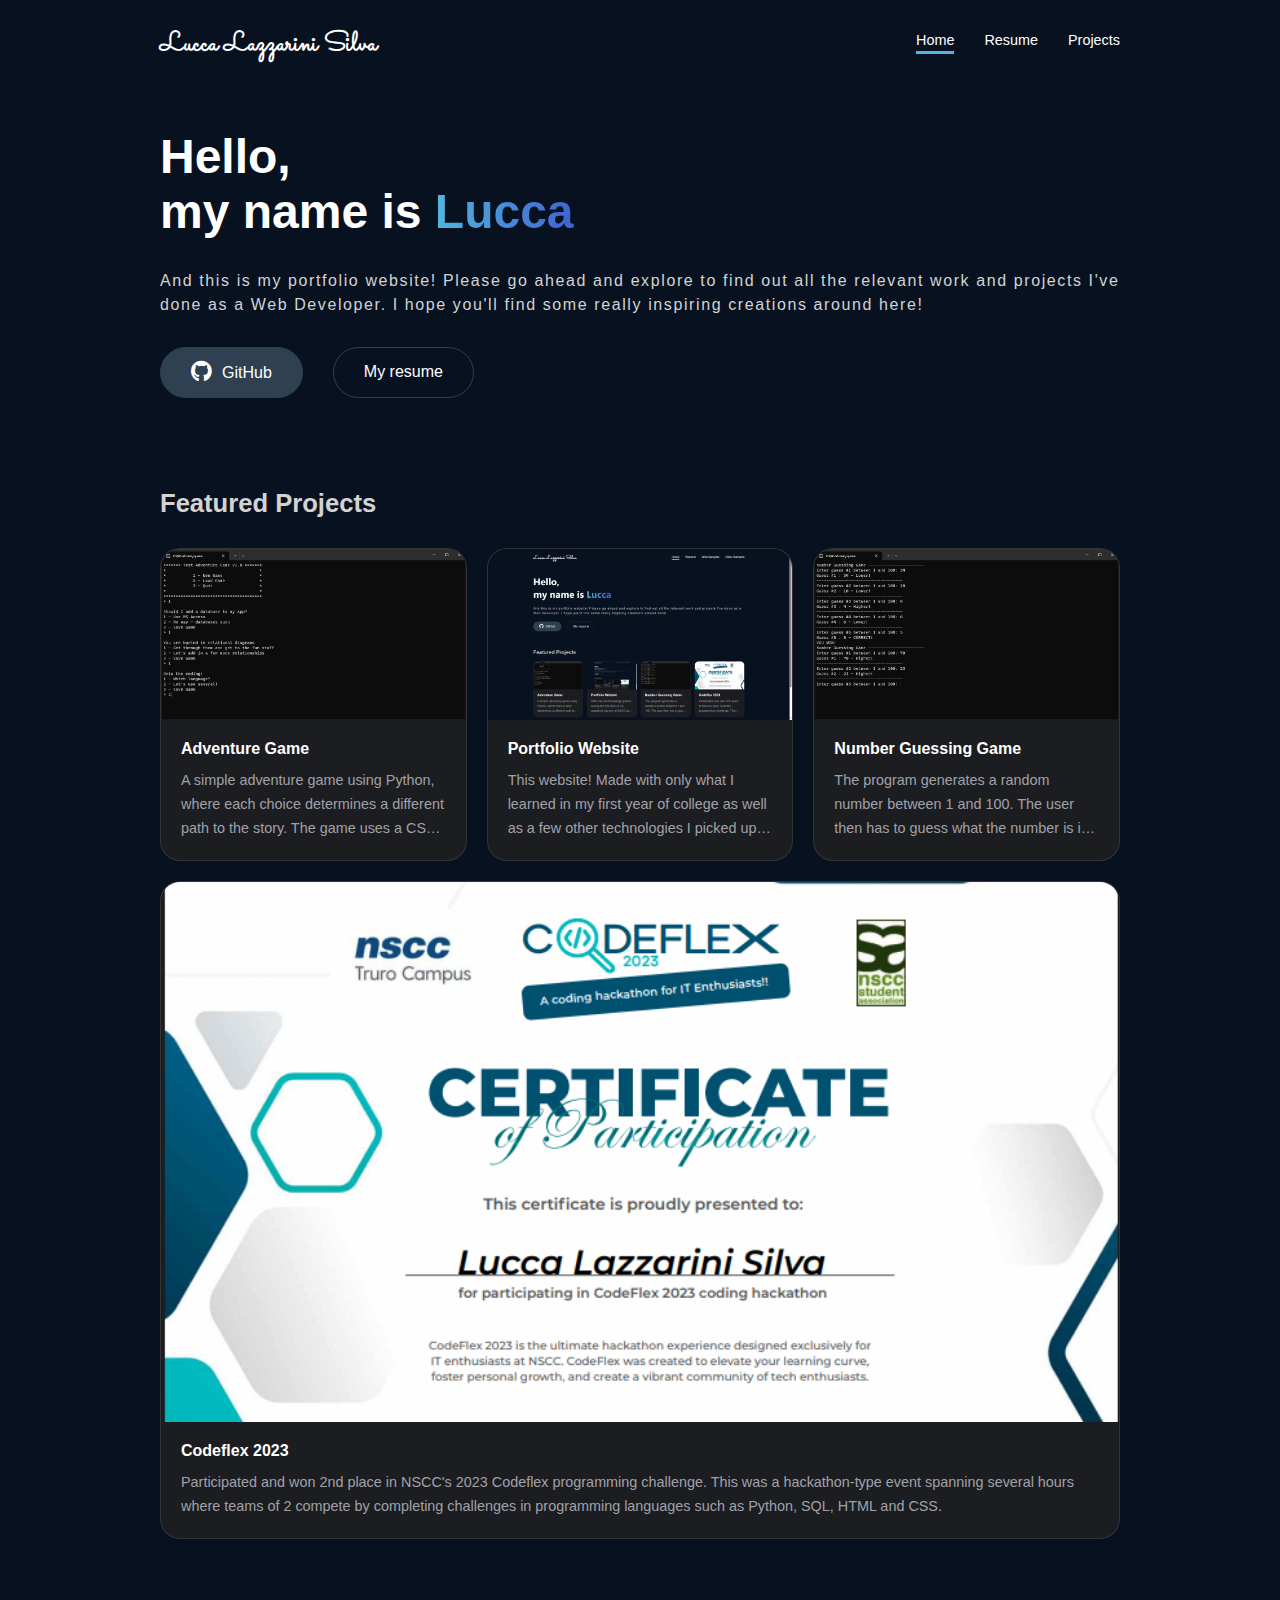
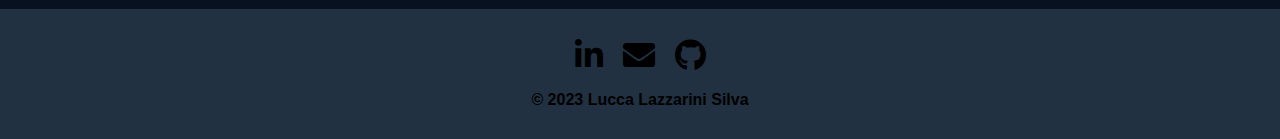
==== index.html @ 6e8e4f6d "Compressed website in 3 pages + few tweaks" ====
<!DOCTYPE html>
<html lang="en">
    <head>
        <meta charset="UTF-8">
        <meta name="viewport" content="width=device-width, initial-scale=1.0">
        <link rel="stylesheet" href="./lib/fontawesome-free-5.15.4-web/css/all.css">
        <link rel="stylesheet" href="./css/global.css">
        <link rel="stylesheet" href="./css/home.css">
        <script src="./js/navbar.js"></script>
        <title>Home</title>
    </head>
    <body id="p-home">
        <header class="g-header g-container">
            <a class="g-site-title" href="./index.html">Lucca Lazzarini Silva</a>
            <nav class="g-navbar">
                <a href="#" class="active" >Home</a>
                <a href="./pages/resume.html">Resume</a>
                <a href="./pages/projects.html">Projects</a>
            </nav>
        </header>
        <nav class="g-mobile-navbar">
            <div class="m-active">
                <a href="#">Home</a>
                <a href="javascript:void(0);" class="icon" onclick="myFunction()"><i class="fa fa-bars fa-lg"></i></a>
            </div>
            <div id="links">
                <a href="./pages/resume.html">Resume</a>
                <a href="./pages/projects.html">Projects</a>
            </div>
        </nav>
        <main class="g-container">
            <section class="g-title">
                <h2>Hello,<br> my name is <span>Lucca</span></h2>
                <div class="description">And this is my portfolio website! Please go ahead and explore to find out all the relevant work and projects I've done as a Web Developer. I hope you'll find some really inspiring creations around here!</div>
                <div class="buttons">
                    <a href="https://github.com/luccalaz"><i class="fab fa-github fa-lg"></i>GitHub</a>
                    <a href="./pages/resume.html">My resume</a>
                </div>
            </section>
            <div id="s-featured">
                <h2>Featured Projects</h2>
                <div class="cards-container">
                    <a class="card" href="./pages/projects.html#adventuregame">
                        <img src="./images/adventuregame.png">
                        <div class="card-text">
                            <div class="card-title">Adventure Game</div>
                            <div class="card-desc">A simple adventure game using Python, where each choice determines a different path to the story. The game uses a CSV file to read through the history and determine the next path and choice, making it completely customizeable by simply editing the CSV file.</div>
                        </div>
                    </a>
                    <a class="card" href="./pages/projects.html#portfolio">
                        <img src="./images/portfolio.png">
                        <div class="card-text">
                            <div class="card-title">Portfolio Website</div>
                            <div class="card-desc">This website! Made with only what I learned in my first year of college as well as a few other technologies I picked up along the way. This website will be constantly updated with my latest projects and relevant work as a Full-Stack Web Developer.</div>
                        </div>
                    </a>
                    <a class="card" href="./pages/projects.html#numbergame">
                        <img src="./images/numbergame.png">
                        <div class="card-text">
                            <div class="card-title">Number Guessing Game</div>
                            <div class="card-desc">The program generates a random number between 1 and 100. The user then has to guess what the number is in 10 guesses, while the program hints if the number is higher or lower than the player's guess.</div>
                        </div>
                    </a>
                    <a class="card" href="./pages/projects.html#codeflex">
                        <img src="./images/codeflex-fix.png">
                        <div class="card-text">
                            <div class="card-title">Codeflex 2023</div>
                            <div class="card-desc">Participated and won 2nd place in NSCC's 2023 Codeflex programming challenge. This was a hackathon-type event spanning several hours where teams of 2 compete by completing challenges in programming languages such as Python, SQL, HTML and CSS.</div>
                        </div>
                    </a>
                </div>
            </div>
        </main>
        <div class="g-footer-bg">
            <footer class="g-footer g-container">
                <div class="socials">
                    <a href="https://www.linkedin.com/in/lucca-lazzarini-silva-bb6355290/"><i class="fab fa-linkedin-in fa-2x"></i></a>
                    <a href="mailto:luccalazza@gmail.com"><i class="fas fa-envelope fa-2x"></i></a>
                    <a href="https://github.com/luccalaz"><i class="fab fa-github fa-2x"></i></a>
                </div>
                <div class="copyright">&copy; 2023 Lucca Lazzarini Silva</div>
            </footer>
        </div>
    </body>
</html>
---- css/global.css ----
@import url('https://fonts.googleapis.com/css2?family=Sacramento&display=swap');

/* Global Style Properties */
body {
    display: flex;
    flex-direction: column;

    margin: 0px;
    background-color: #081120;
    color: #ffffff;
    font-family: Arial, Helvetica, sans-serif;
}

a {
    text-decoration: none;
}

.g-footer i {
    color: black;
}

.g-container {
    margin: auto;
    width: 75%;
}

.g-header {
    display: flex;
    flex-wrap: wrap;
    justify-content: space-between;
    align-items: center;
}

.g-header .g-site-title {
    font-family: 'Sacramento', sans-serif;
    font-size: 1.7rem;
    font-weight: bold;
    color: white;
    margin: 0px;

    padding-top:25px;
    padding-bottom: 15px;
}

.g-navbar {
    display: flex;
    flex-wrap: wrap;
    justify-content: center;
    gap: 30px;
}

.g-mobile-navbar {
    display: none;
}

.g-navbar a {
    font-size: 0.9rem;
    color: white;
    position: relative;
}

.g-navbar a::before,
.g-navbar a::after {
    content: "";
    position: absolute;

    width: 0;
    height: 3px;
    background-color: #52b6df; 
    
    bottom: -6px;
    transition: width 0.3s ease;
}

.g-navbar a::before {
    left: 50%;
    transform-origin: right;
}

.g-navbar a::after {
    right: 50%;
    transform-origin: left;
}

.g-navbar a:hover::before,
.g-navbar a:hover::after {
    width: 50%;
}

.g-navbar a.active::before {
    content: "";
    position: absolute;
    width: 100%;
    height: 3px;
    background-color: #52b6df; 
    bottom: -6px;
    left: 0;
}

.g-title {
    display: flex;
    flex-direction: column;
    align-items: start;
    justify-content: center;
    margin-top: 50px;
    margin-bottom: 70px;
}

.g-title h2 {
    font-family: 'Segoe UI', sans-serif;
    font-size: 3rem;
    margin-top: 0px;
    margin-bottom: 30px;
}

.g-title h2 span {
    background: linear-gradient(to right, #52b6df, #3e63d0);
    background-clip: content-box;
    -webkit-background-clip: text;
    -webkit-text-fill-color: transparent;
}

.g-title .description {
    color: lightgray;
    margin: 0px;
    text-align: left;
    line-height: 1.5rem;
    letter-spacing: 0.1rem;
}

.g-title .buttons {
    display: flex;
    justify-content: start;
    gap: 30px;

    margin-top: 30px;
}

.g-title .buttons a {
    background-color: #2e4051;
    color: white;
    border: 1px solid #2e4051;
    border-radius: 100px;
    padding: 15px 30px;
    transition: background-color 0.3s ease;

    &:nth-of-type(2) {
        background-color: transparent;
    }
}

.g-title .buttons i {
    margin-right: 10px;
    color: white;
}

.g-title .buttons a:hover {
    background-color: #3e63d0;
}

.g-footer-bg {
    margin-top: 70px;
    background-color: #213141;
}

.g-footer {
    display: flex;
    flex-direction: column;
    justify-content: center;
    align-items: center;
    padding: 30px 0px 30px 0px;

    color: black;
    font-weight: bold;
}

.g-footer .socials {
    display: flex;
    gap: 20px;

    padding-bottom: 20px;
}

.g-footer .socials i {
    transition: color 0.3s ease;
}

.g-footer .socials i:hover {
    color: #3e63d0;
}

.g-footer .copyright {
    text-align: center;
}

.g-empty {
    display: flex;
    flex-direction: column;
    align-items: center;
    gap: 15px;
}

.g-empty > i {
    color: rgb(82, 67, 165);
}

.g-empty > h2, .g-empty >  p {
    font-family: 'Courier New', Courier, monospace;
    color: lightgray;
    margin: 0px;
}

/* Media Queries */
@media (max-width: 1100px) {
    body .g-container {
        margin: auto;
        width: 85%;
    }

    .g-header {
        flex-direction: column;
        align-items: center;
    }

    .g-title {
        margin-top: 20px;
    }

    .g-navbar {
        margin-top: 15px;
        margin-bottom: 35px;
    }
}

@media (max-width: 450px) {
    .g-title .buttons a {
        padding: 15px 20px;
        font-size: 0.8rem;
    }

    .g-navbar {
        display: none;
    }

    .g-mobile-navbar {
        display: flex;
        flex-direction: column;
        background-color: #213141;
    }
    
    .g-mobile-navbar .m-active {
        display: flex;
        justify-content: space-between;
        align-items: center;
        padding: 15px;

        a {
            color: white;
        }
    }
    
    .g-mobile-navbar #links {
        display: flex;
        flex-direction: column;
        padding: 0 15px; 
        transition: max-height 0.3s ease;
        max-height: 0;
        overflow: hidden;

        a {
            color: lightgray;
            padding: 15px 0;
        }
    }
    
    .g-mobile-navbar #links.show {
        max-height: 200px;
    }
}
---- css/home.css ----
#p-home #s-featured > h2 {
    display: inline-block;

    color: lightgray;
    text-align: center;
    font-size: 1.6rem;
    margin-bottom: 30px;
}

#p-home #s-featured .cards-container {
    display: flex;
    flex-wrap: wrap;
    justify-content: center;
    gap: 20px;
}

#p-home #s-featured .card {
    display: flex;
    flex-direction: column;

    flex-grow: 1;

    width: 20%;
    min-width: 230px;
    background-color: #1c1d20  ;
    color: #A1A1AA;

    border: 1px solid rgba(255, 255, 255, 0.1);
    border-radius: 20px;

    transition: border 0.3s ease;

    overflow: hidden;
    object-fit: cover;

    &:hover {
        border: 1px solid white;
    }
}

#p-home #s-featured .card-text {
    padding: 20px;
}

#p-home #s-featured .card-title {
    font-size: 1rem;
    font-weight: bold;
    color: white;
    margin-bottom: 10px;
}

#p-home #s-featured .card-desc {
    display: -webkit-box;
    -webkit-line-clamp: 3;
    -webkit-box-orient: vertical;
    overflow: hidden;
    text-overflow: ellipsis;
    font-size: 0.9rem;
    line-height: 1.5rem;
}

@media (max-width: 450px) {
    #p-home .g-mobile-navbar {
        margin-bottom: 10px;
    }
}
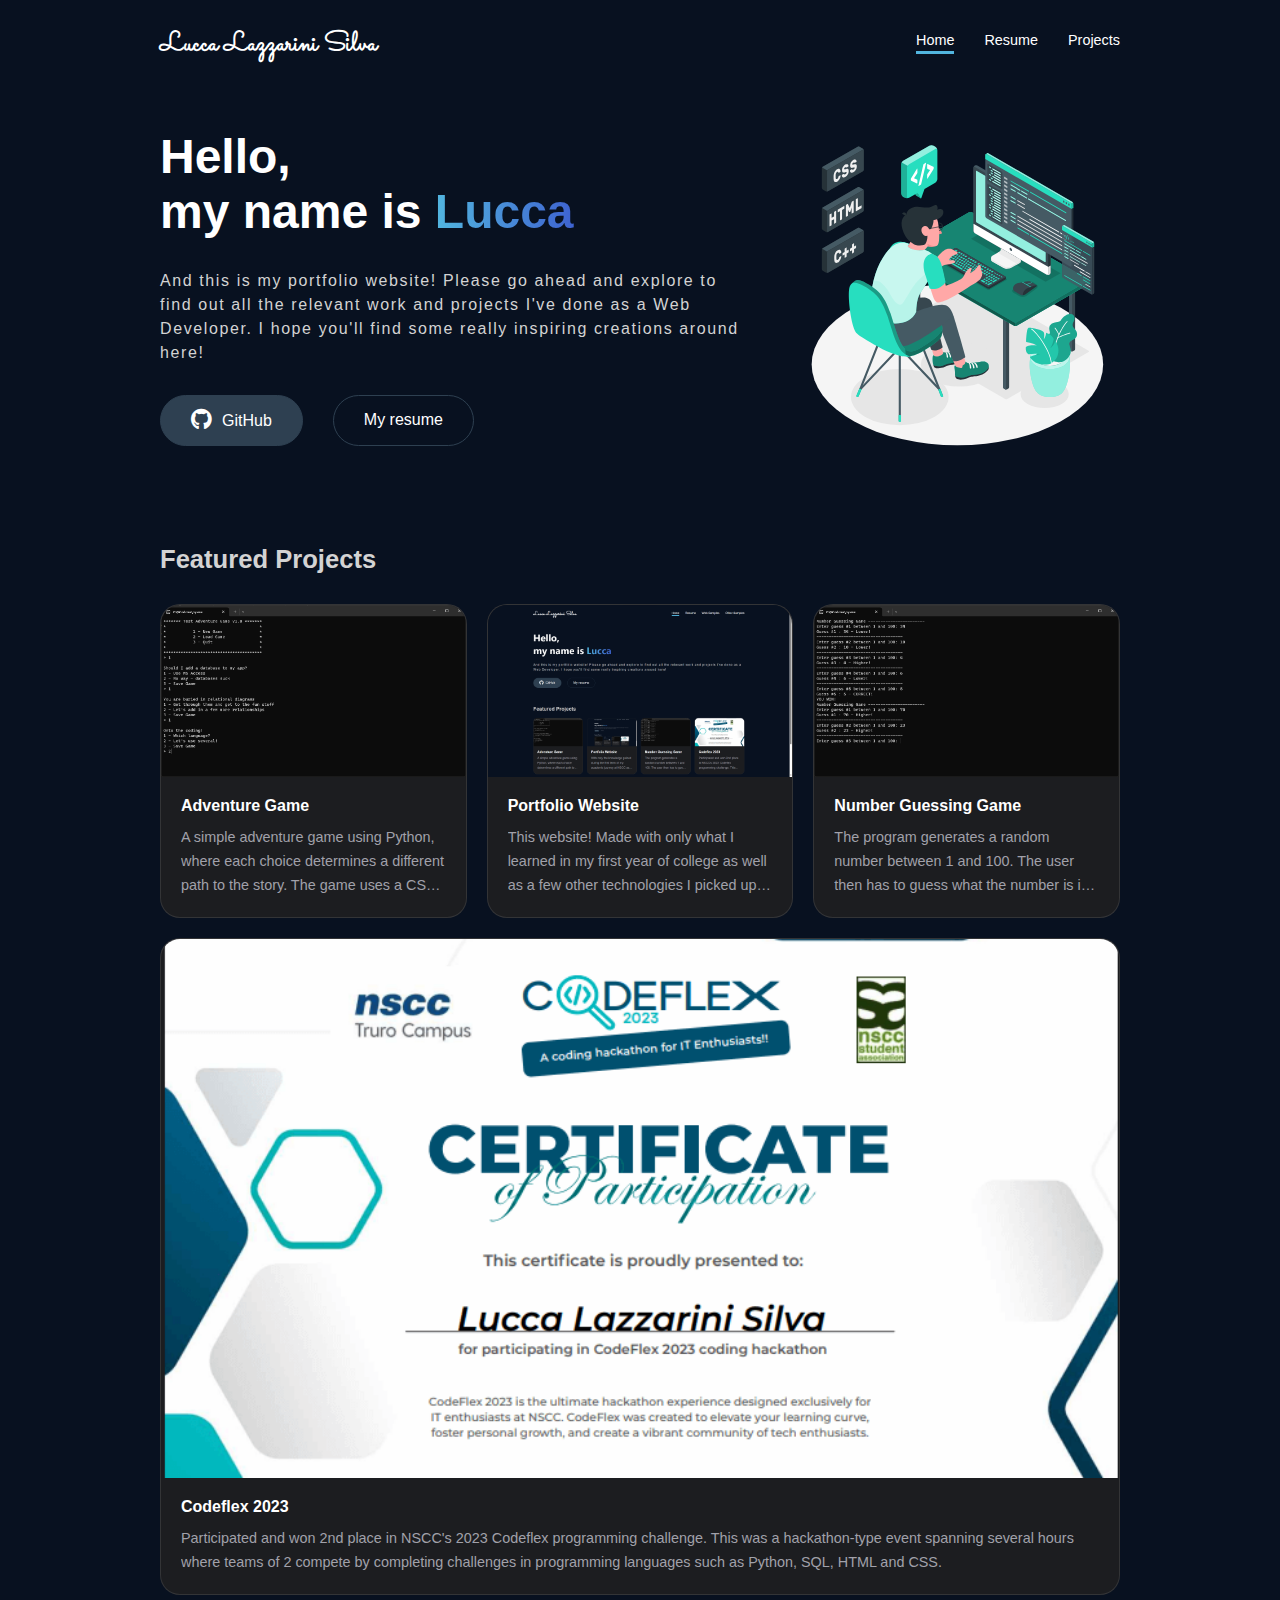
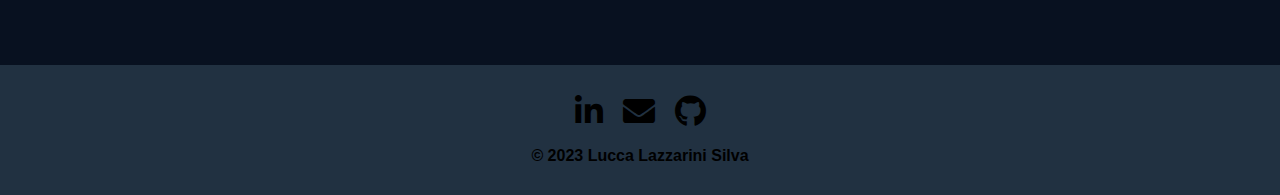
==== commit a8a4b5b9: "Added image to home page" ====
--- a/index.html
+++ b/index.html
@@ -30,12 +30,15 @@
         </nav>
         <main class="g-container">
             <section class="g-title">
-                <h2>Hello,<br> my name is <span>Lucca</span></h2>
-                <div class="description">And this is my portfolio website! Please go ahead and explore to find out all the relevant work and projects I've done as a Web Developer. I hope you'll find some really inspiring creations around here!</div>
-                <div class="buttons">
-                    <a href="https://github.com/luccalaz"><i class="fab fa-github fa-lg"></i>GitHub</a>
-                    <a href="./pages/resume.html">My resume</a>
+                <div class="main">
+                    <h2>Hello,<br> my name is <span>Lucca</span></h2>
+                    <div class="description">And this is my portfolio website! Please go ahead and explore to find out all the relevant work and projects I've done as a Web Developer. I hope you'll find some really inspiring creations around here!</div>
+                    <div class="buttons">
+                        <a href="https://github.com/luccalaz"><i class="fab fa-github fa-lg"></i>GitHub</a>
+                        <a href="./pages/resume.html">My resume</a>
+                    </div>
                 </div>
+                <img src="images/test.svg">
             </section>
             <div id="s-featured">
                 <h2>Featured Projects</h2>
--- a/css/global.css
+++ b/css/global.css
@@ -99,11 +99,22 @@
 
 .g-title {
     display: flex;
-    flex-direction: column;
+    flex-direction: row;
     align-items: start;
-    justify-content: center;
+    justify-content: space-between;
     margin-top: 50px;
     margin-bottom: 70px;
+}
+
+.g-title .main {
+    display: flex;
+    flex-direction: column;
+    /* width: 50%; */
+}
+
+.g-title img {
+    width: 325px;
+    margin-left: 50px;
 }
 
 .g-title h2 {
@@ -212,6 +223,8 @@
 
 /* Media Queries */
 @media (max-width: 1100px) {
+    
+
     body .g-container {
         margin: auto;
         width: 85%;
@@ -224,6 +237,10 @@
 
     .g-title {
         margin-top: 20px;
+
+        img {
+            display: none;
+        }
     }
 
     .g-navbar {
@@ -263,7 +280,7 @@
         display: flex;
         flex-direction: column;
         padding: 0 15px; 
-        transition: max-height 0.3s ease;
+        transition: max-height 0.5s ease;
         max-height: 0;
         overflow: hidden;
 
@@ -276,4 +293,8 @@
     .g-mobile-navbar #links.show {
         max-height: 200px;
     }
+
+    #p-home .g-title, #p-projects .g-title {
+        margin-top: 60px;
+    }
 }--- a/css/home.css
+++ b/css/home.css
@@ -57,10 +57,4 @@
     text-overflow: ellipsis;
     font-size: 0.9rem;
     line-height: 1.5rem;
-}
-
-@media (max-width: 450px) {
-    #p-home .g-mobile-navbar {
-        margin-bottom: 10px;
-    }
 }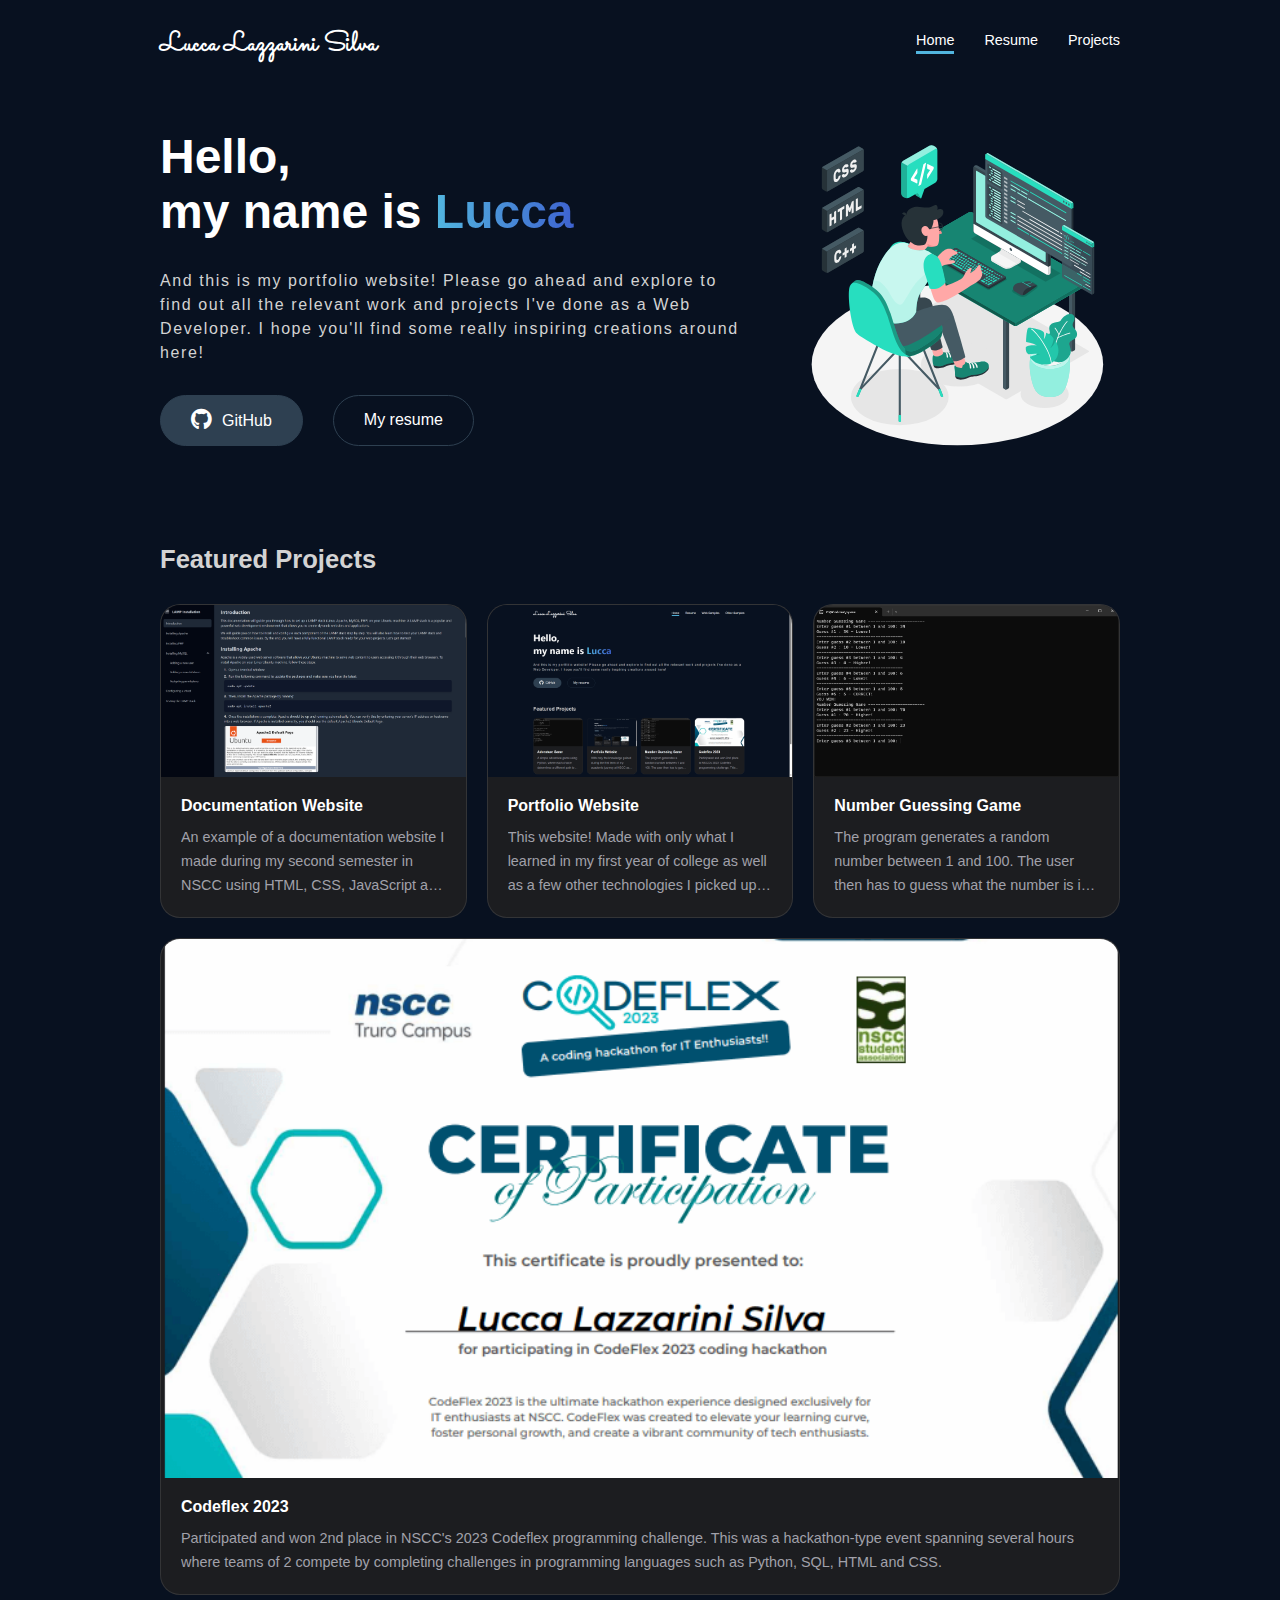
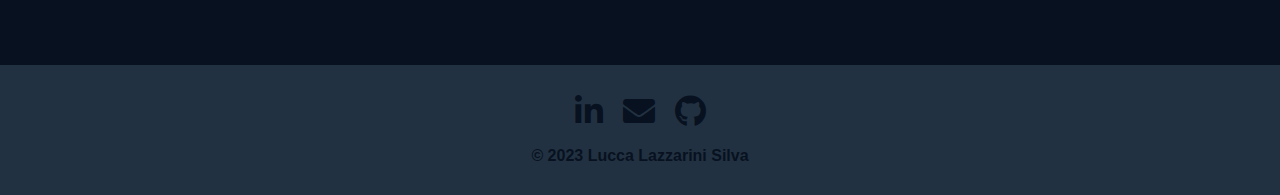
==== commit f9d861b6: "Added new project and tweaked resume" ====
--- a/index.html
+++ b/index.html
@@ -38,34 +38,34 @@
                         <a href="./pages/resume.html">My resume</a>
                     </div>
                 </div>
-                <img src="images/test.svg">
+                <img src="images/homePageImg.svg" width="325" height="325" alt="Sketch of a programmer on a desk.">
             </section>
             <div id="s-featured">
                 <h2>Featured Projects</h2>
                 <div class="cards-container">
-                    <a class="card" href="./pages/projects.html#adventuregame">
-                        <img src="./images/adventuregame.png">
+                    <a class="card" href="./pages/projects.html#docs-website">
+                        <img src="./images/documentationScreenshot.png" alt="Documentation website screenshot.">
                         <div class="card-text">
-                            <div class="card-title">Adventure Game</div>
-                            <div class="card-desc">A simple adventure game using Python, where each choice determines a different path to the story. The game uses a CSV file to read through the history and determine the next path and choice, making it completely customizeable by simply editing the CSV file.</div>
+                            <div class="card-title">Documentation Website</div>
+                            <div class="card-desc">An example of a documentation website I made during my second semester in NSCC using HTML, CSS, JavaScript and Tailwind CSS. This was the first time I built a wesbite using Tailwind. Getting the navigation selection to change depending on which section the user scrolled to was a bit of a challenge. I ended up having to learn how to use IntersectionObserver for the first time which allowed me to achieve the end result.</div>
                         </div>
                     </a>
                     <a class="card" href="./pages/projects.html#portfolio">
-                        <img src="./images/portfolio.png">
+                        <img src="./images/portfolio.png" alt="Portfolio home page screenshot.">
                         <div class="card-text">
                             <div class="card-title">Portfolio Website</div>
                             <div class="card-desc">This website! Made with only what I learned in my first year of college as well as a few other technologies I picked up along the way. This website will be constantly updated with my latest projects and relevant work as a Full-Stack Web Developer.</div>
                         </div>
                     </a>
                     <a class="card" href="./pages/projects.html#numbergame">
-                        <img src="./images/numbergame.png">
+                        <img src="./images/numbergame.png" alt="Number game screenshot.">
                         <div class="card-text">
                             <div class="card-title">Number Guessing Game</div>
                             <div class="card-desc">The program generates a random number between 1 and 100. The user then has to guess what the number is in 10 guesses, while the program hints if the number is higher or lower than the player's guess.</div>
                         </div>
                     </a>
                     <a class="card" href="./pages/projects.html#codeflex">
-                        <img src="./images/codeflex-fix.png">
+                        <img src="./images/codeflex-fix.png" alt="Codeflex screenshot.">
                         <div class="card-text">
                             <div class="card-title">Codeflex 2023</div>
                             <div class="card-desc">Participated and won 2nd place in NSCC's 2023 Codeflex programming challenge. This was a hackathon-type event spanning several hours where teams of 2 compete by completing challenges in programming languages such as Python, SQL, HTML and CSS.</div>
--- a/css/global.css
+++ b/css/global.css
@@ -181,7 +181,7 @@
     align-items: center;
     padding: 30px 0px 30px 0px;
 
-    color: black;
+    color: #081120;
     font-weight: bold;
 }
 
@@ -193,6 +193,7 @@
 }
 
 .g-footer .socials i {
+    color: #081120;
     transition: color 0.3s ease;
 }
 
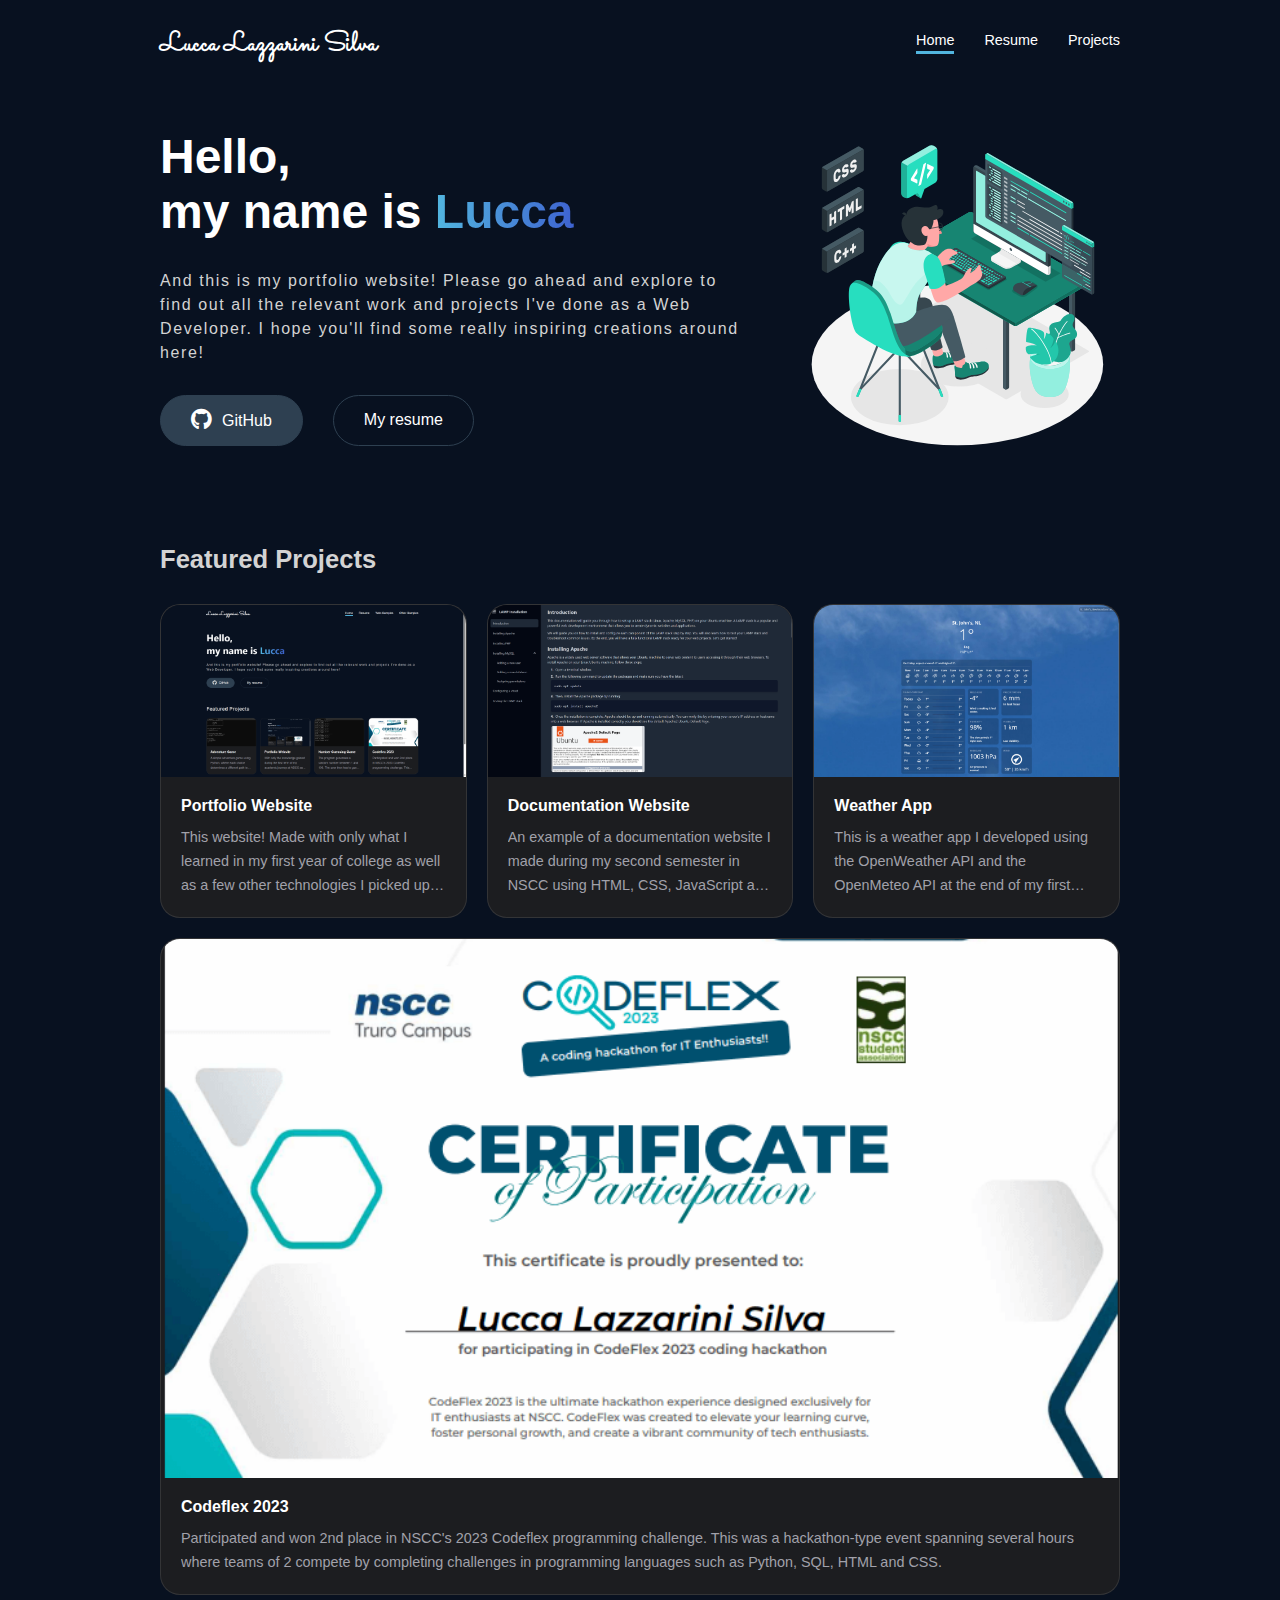
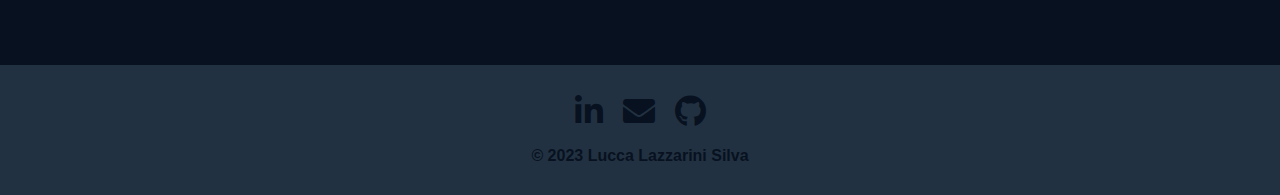
==== commit 6ba71caf: "Add weather app project" ====
--- a/index.html
+++ b/index.html
@@ -43,6 +43,13 @@
             <div id="s-featured">
                 <h2>Featured Projects</h2>
                 <div class="cards-container">
+                    <a class="card" href="./pages/projects.html#portfolio">
+                        <img src="./images/portfolio.png" alt="Portfolio home page screenshot.">
+                        <div class="card-text">
+                            <div class="card-title">Portfolio Website</div>
+                            <div class="card-desc">This website! Made with only what I learned in my first year of college as well as a few other technologies I picked up along the way. This website will be constantly updated with my latest projects and relevant work as a Full-Stack Web Developer.</div>
+                        </div>
+                    </a>
                     <a class="card" href="./pages/projects.html#docs-website">
                         <img src="./images/documentationScreenshot.png" alt="Documentation website screenshot.">
                         <div class="card-text">
@@ -50,18 +57,11 @@
                             <div class="card-desc">An example of a documentation website I made during my second semester in NSCC using HTML, CSS, JavaScript and Tailwind CSS. This was the first time I built a wesbite using Tailwind. Getting the navigation selection to change depending on which section the user scrolled to was a bit of a challenge. I ended up having to learn how to use IntersectionObserver for the first time which allowed me to achieve the end result.</div>
                         </div>
                     </a>
-                    <a class="card" href="./pages/projects.html#portfolio">
-                        <img src="./images/portfolio.png" alt="Portfolio home page screenshot.">
+                    <a class="card" href="./pages/projects.html#numbergame">
+                        <img src="./images/weatherApp.png" alt="Weather App screenshot.">
                         <div class="card-text">
-                            <div class="card-title">Portfolio Website</div>
-                            <div class="card-desc">This website! Made with only what I learned in my first year of college as well as a few other technologies I picked up along the way. This website will be constantly updated with my latest projects and relevant work as a Full-Stack Web Developer.</div>
-                        </div>
-                    </a>
-                    <a class="card" href="./pages/projects.html#numbergame">
-                        <img src="./images/numbergame.png" alt="Number game screenshot.">
-                        <div class="card-text">
-                            <div class="card-title">Number Guessing Game</div>
-                            <div class="card-desc">The program generates a random number between 1 and 100. The user then has to guess what the number is in 10 guesses, while the program hints if the number is higher or lower than the player's guess.</div>
+                            <div class="card-title">Weather App</div>
+                            <div class="card-desc">This is a weather app I developed using the OpenWeather API and the OpenMeteo API at the end of my first year at NSCC. I tried to make it a clone of the Apple Weather App and in my opinion it looks pretty close.</div>
                         </div>
                     </a>
                     <a class="card" href="./pages/projects.html#codeflex">
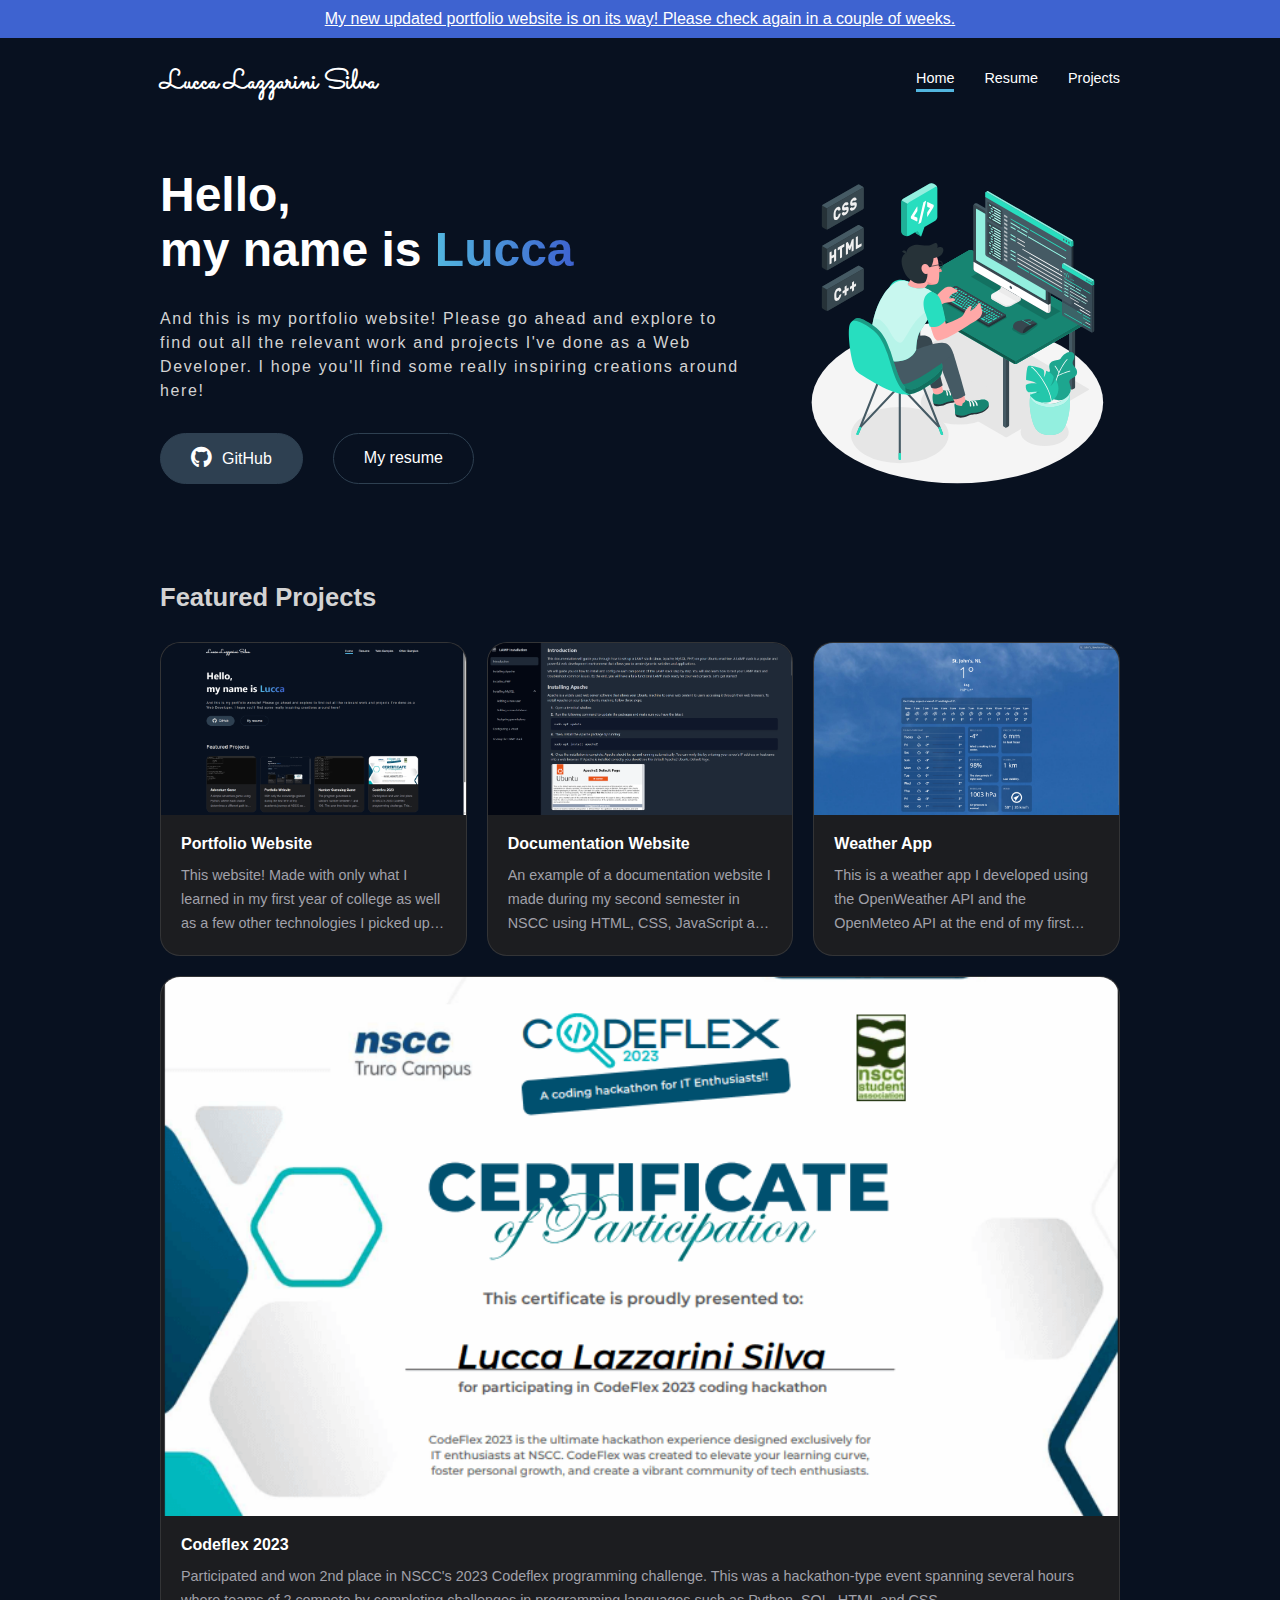
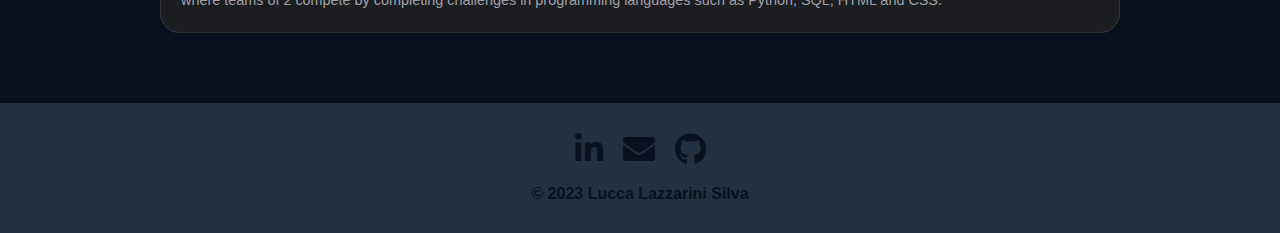
==== commit 5f273842: "Add announcement" ====
--- a/index.html
+++ b/index.html
@@ -10,6 +10,9 @@
         <title>Home</title>
     </head>
     <body id="p-home">
+        <div class="announcement">
+            <p class="g-container">My new updated portfolio website is on its way! Please check again in a couple of weeks.</p>
+        </div>
         <header class="g-header g-container">
             <a class="g-site-title" href="./index.html">Lucca Lazzarini Silva</a>
             <nav class="g-navbar">
@@ -57,7 +60,7 @@
                             <div class="card-desc">An example of a documentation website I made during my second semester in NSCC using HTML, CSS, JavaScript and Tailwind CSS. This was the first time I built a wesbite using Tailwind. Getting the navigation selection to change depending on which section the user scrolled to was a bit of a challenge. I ended up having to learn how to use IntersectionObserver for the first time which allowed me to achieve the end result.</div>
                         </div>
                     </a>
-                    <a class="card" href="./pages/projects.html#numbergame">
+                    <a class="card" href="./pages/projects.html#weatherapp">
                         <img src="./images/weatherApp.png" alt="Weather App screenshot.">
                         <div class="card-text">
                             <div class="card-title">Weather App</div>
--- a/css/global.css
+++ b/css/global.css
@@ -13,6 +13,14 @@
 
 a {
     text-decoration: none;
+}
+
+.announcement {
+    background-color: #3e63d0;
+    padding-top: 10px;
+    padding-bottom: 10px;
+    text-decoration: underline;
+    text-align: center;
 }
 
 .g-footer i {
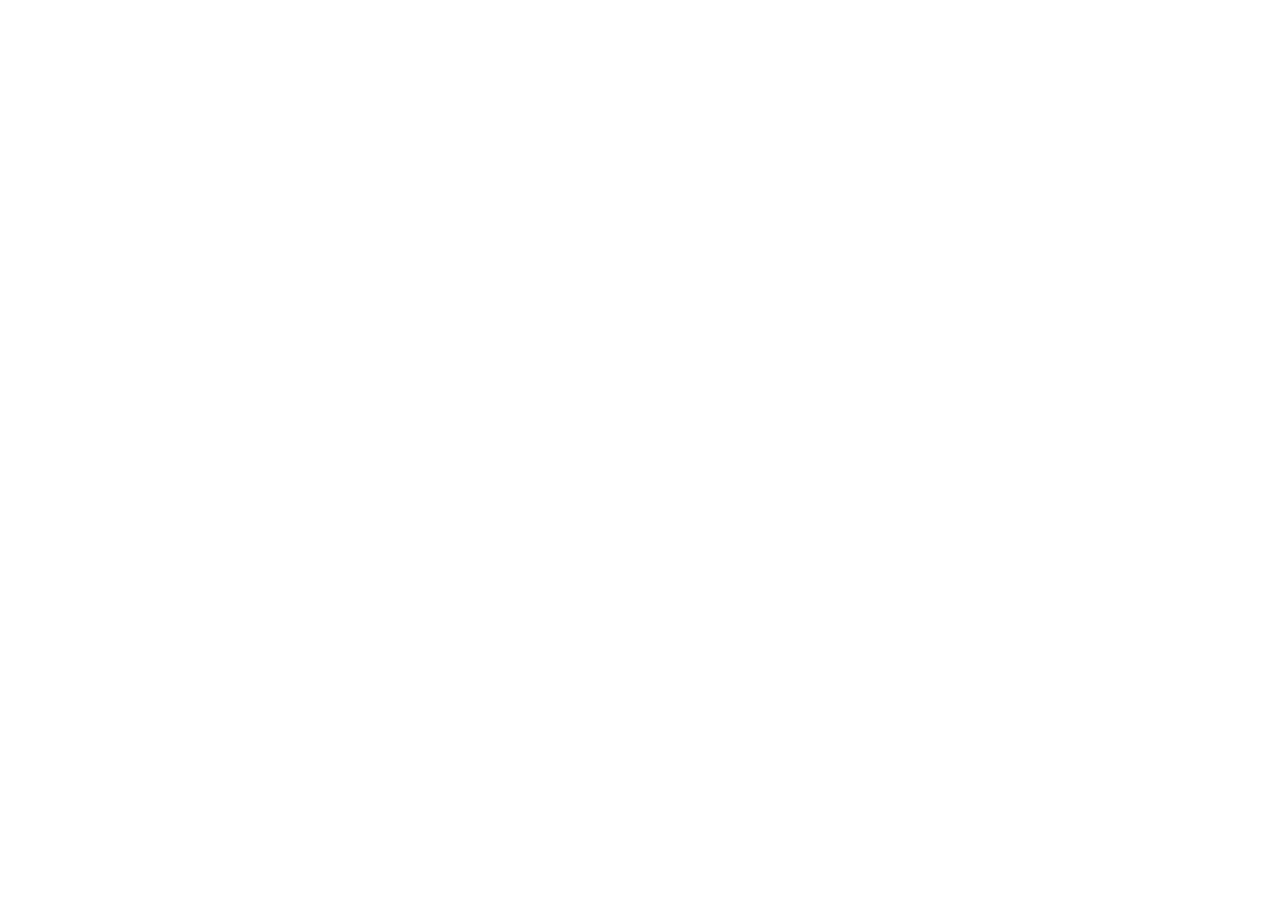
==== commit 372f6a00: "Update to redirect to new portfolio" ====
--- a/index.html
+++ b/index.html
@@ -3,89 +3,23 @@
     <head>
         <meta charset="UTF-8">
         <meta name="viewport" content="width=device-width, initial-scale=1.0">
-        <link rel="stylesheet" href="./lib/fontawesome-free-5.15.4-web/css/all.css">
+        <meta http-equiv="Refresh" content="0; url='https://luccalaz.com'" />
         <link rel="stylesheet" href="./css/global.css">
-        <link rel="stylesheet" href="./css/home.css">
-        <script src="./js/navbar.js"></script>
         <title>Home</title>
     </head>
     <body id="p-home">
-        <div class="announcement">
-            <p class="g-container">My new updated portfolio website is on its way! Please check again in a couple of weeks.</p>
-        </div>
-        <header class="g-header g-container">
-            <a class="g-site-title" href="./index.html">Lucca Lazzarini Silva</a>
-            <nav class="g-navbar">
-                <a href="#" class="active" >Home</a>
-                <a href="./pages/resume.html">Resume</a>
-                <a href="./pages/projects.html">Projects</a>
-            </nav>
-        </header>
-        <nav class="g-mobile-navbar">
-            <div class="m-active">
-                <a href="#">Home</a>
-                <a href="javascript:void(0);" class="icon" onclick="myFunction()"><i class="fa fa-bars fa-lg"></i></a>
-            </div>
-            <div id="links">
-                <a href="./pages/resume.html">Resume</a>
-                <a href="./pages/projects.html">Projects</a>
-            </div>
-        </nav>
-        <main class="g-container">
+        <main class="g-container g-center">
             <section class="g-title">
                 <div class="main">
-                    <h2>Hello,<br> my name is <span>Lucca</span></h2>
-                    <div class="description">And this is my portfolio website! Please go ahead and explore to find out all the relevant work and projects I've done as a Web Developer. I hope you'll find some really inspiring creations around here!</div>
+                    <h2>Hello,<br> my new portfolio is <span>available now!</span></h2>
+                    <div class="description">It looks like you haven't been automatically redirected. In that case, please click the button below to check it out.</div>
                     <div class="buttons">
-                        <a href="https://github.com/luccalaz"><i class="fab fa-github fa-lg"></i>GitHub</a>
-                        <a href="./pages/resume.html">My resume</a>
+                        <a href="https://luccalaz.com">Go to new portfolio</a>
                     </div>
                 </div>
                 <img src="images/homePageImg.svg" width="325" height="325" alt="Sketch of a programmer on a desk.">
             </section>
-            <div id="s-featured">
-                <h2>Featured Projects</h2>
-                <div class="cards-container">
-                    <a class="card" href="./pages/projects.html#portfolio">
-                        <img src="./images/portfolio.png" alt="Portfolio home page screenshot.">
-                        <div class="card-text">
-                            <div class="card-title">Portfolio Website</div>
-                            <div class="card-desc">This website! Made with only what I learned in my first year of college as well as a few other technologies I picked up along the way. This website will be constantly updated with my latest projects and relevant work as a Full-Stack Web Developer.</div>
-                        </div>
-                    </a>
-                    <a class="card" href="./pages/projects.html#docs-website">
-                        <img src="./images/documentationScreenshot.png" alt="Documentation website screenshot.">
-                        <div class="card-text">
-                            <div class="card-title">Documentation Website</div>
-                            <div class="card-desc">An example of a documentation website I made during my second semester in NSCC using HTML, CSS, JavaScript and Tailwind CSS. This was the first time I built a wesbite using Tailwind. Getting the navigation selection to change depending on which section the user scrolled to was a bit of a challenge. I ended up having to learn how to use IntersectionObserver for the first time which allowed me to achieve the end result.</div>
-                        </div>
-                    </a>
-                    <a class="card" href="./pages/projects.html#weatherapp">
-                        <img src="./images/weatherApp.png" alt="Weather App screenshot.">
-                        <div class="card-text">
-                            <div class="card-title">Weather App</div>
-                            <div class="card-desc">This is a weather app I developed using the OpenWeather API and the OpenMeteo API at the end of my first year at NSCC. I tried to make it a clone of the Apple Weather App and in my opinion it looks pretty close.</div>
-                        </div>
-                    </a>
-                    <a class="card" href="./pages/projects.html#codeflex">
-                        <img src="./images/codeflex-fix.png" alt="Codeflex screenshot.">
-                        <div class="card-text">
-                            <div class="card-title">Codeflex 2023</div>
-                            <div class="card-desc">Participated and won 2nd place in NSCC's 2023 Codeflex programming challenge. This was a hackathon-type event spanning several hours where teams of 2 compete by completing challenges in programming languages such as Python, SQL, HTML and CSS.</div>
-                        </div>
-                    </a>
-                </div>
-            </div>
         </main>
-        <div class="g-footer-bg">
-            <footer class="g-footer g-container">
-                <div class="socials">
-                    <a href="https://www.linkedin.com/in/lucca-lazzarini-silva-bb6355290/"><i class="fab fa-linkedin-in fa-2x"></i></a>
-                    <a href="mailto:luccalazza@gmail.com"><i class="fas fa-envelope fa-2x"></i></a>
-                    <a href="https://github.com/luccalaz"><i class="fab fa-github fa-2x"></i></a>
-                </div>
-                <div class="copyright">&copy; 2023 Lucca Lazzarini Silva</div>
-            </footer>
-        </div>
+
     </body>
 </html>--- a/css/global.css
+++ b/css/global.css
@@ -15,94 +15,16 @@
     text-decoration: none;
 }
 
-.announcement {
-    background-color: #3e63d0;
-    padding-top: 10px;
-    padding-bottom: 10px;
-    text-decoration: underline;
-    text-align: center;
-}
-
-.g-footer i {
-    color: black;
-}
-
 .g-container {
     margin: auto;
     width: 75%;
 }
 
-.g-header {
+.g-center {
+    height: 100vh;
     display: flex;
-    flex-wrap: wrap;
-    justify-content: space-between;
+    justify-content: center;
     align-items: center;
-}
-
-.g-header .g-site-title {
-    font-family: 'Sacramento', sans-serif;
-    font-size: 1.7rem;
-    font-weight: bold;
-    color: white;
-    margin: 0px;
-
-    padding-top:25px;
-    padding-bottom: 15px;
-}
-
-.g-navbar {
-    display: flex;
-    flex-wrap: wrap;
-    justify-content: center;
-    gap: 30px;
-}
-
-.g-mobile-navbar {
-    display: none;
-}
-
-.g-navbar a {
-    font-size: 0.9rem;
-    color: white;
-    position: relative;
-}
-
-.g-navbar a::before,
-.g-navbar a::after {
-    content: "";
-    position: absolute;
-
-    width: 0;
-    height: 3px;
-    background-color: #52b6df; 
-    
-    bottom: -6px;
-    transition: width 0.3s ease;
-}
-
-.g-navbar a::before {
-    left: 50%;
-    transform-origin: right;
-}
-
-.g-navbar a::after {
-    right: 50%;
-    transform-origin: left;
-}
-
-.g-navbar a:hover::before,
-.g-navbar a:hover::after {
-    width: 50%;
-}
-
-.g-navbar a.active::before {
-    content: "";
-    position: absolute;
-    width: 100%;
-    height: 3px;
-    background-color: #52b6df; 
-    bottom: -6px;
-    left: 0;
 }
 
 .g-title {
@@ -110,14 +32,11 @@
     flex-direction: row;
     align-items: start;
     justify-content: space-between;
-    margin-top: 50px;
-    margin-bottom: 70px;
 }
 
 .g-title .main {
     display: flex;
     flex-direction: column;
-    /* width: 50%; */
 }
 
 .g-title img {
@@ -177,58 +96,6 @@
     background-color: #3e63d0;
 }
 
-.g-footer-bg {
-    margin-top: 70px;
-    background-color: #213141;
-}
-
-.g-footer {
-    display: flex;
-    flex-direction: column;
-    justify-content: center;
-    align-items: center;
-    padding: 30px 0px 30px 0px;
-
-    color: #081120;
-    font-weight: bold;
-}
-
-.g-footer .socials {
-    display: flex;
-    gap: 20px;
-
-    padding-bottom: 20px;
-}
-
-.g-footer .socials i {
-    color: #081120;
-    transition: color 0.3s ease;
-}
-
-.g-footer .socials i:hover {
-    color: #3e63d0;
-}
-
-.g-footer .copyright {
-    text-align: center;
-}
-
-.g-empty {
-    display: flex;
-    flex-direction: column;
-    align-items: center;
-    gap: 15px;
-}
-
-.g-empty > i {
-    color: rgb(82, 67, 165);
-}
-
-.g-empty > h2, .g-empty >  p {
-    font-family: 'Courier New', Courier, monospace;
-    color: lightgray;
-    margin: 0px;
-}
 
 /* Media Queries */
 @media (max-width: 1100px) {
@@ -259,51 +126,17 @@
 }
 
 @media (max-width: 450px) {
+
     .g-title .buttons a {
         padding: 15px 20px;
         font-size: 0.8rem;
     }
 
-    .g-navbar {
-        display: none;
+    .g-title h2 {
+        font-size: 2.3rem;
     }
 
-    .g-mobile-navbar {
-        display: flex;
-        flex-direction: column;
-        background-color: #213141;
-    }
-    
-    .g-mobile-navbar .m-active {
-        display: flex;
-        justify-content: space-between;
-        align-items: center;
-        padding: 15px;
-
-        a {
-            color: white;
-        }
-    }
-    
-    .g-mobile-navbar #links {
-        display: flex;
-        flex-direction: column;
-        padding: 0 15px; 
-        transition: max-height 0.5s ease;
-        max-height: 0;
-        overflow: hidden;
-
-        a {
-            color: lightgray;
-            padding: 15px 0;
-        }
-    }
-    
-    .g-mobile-navbar #links.show {
-        max-height: 200px;
-    }
-
-    #p-home .g-title, #p-projects .g-title {
-        margin-top: 60px;
+    .g-title .description {
+        font-size: 0.9rem;
     }
 }